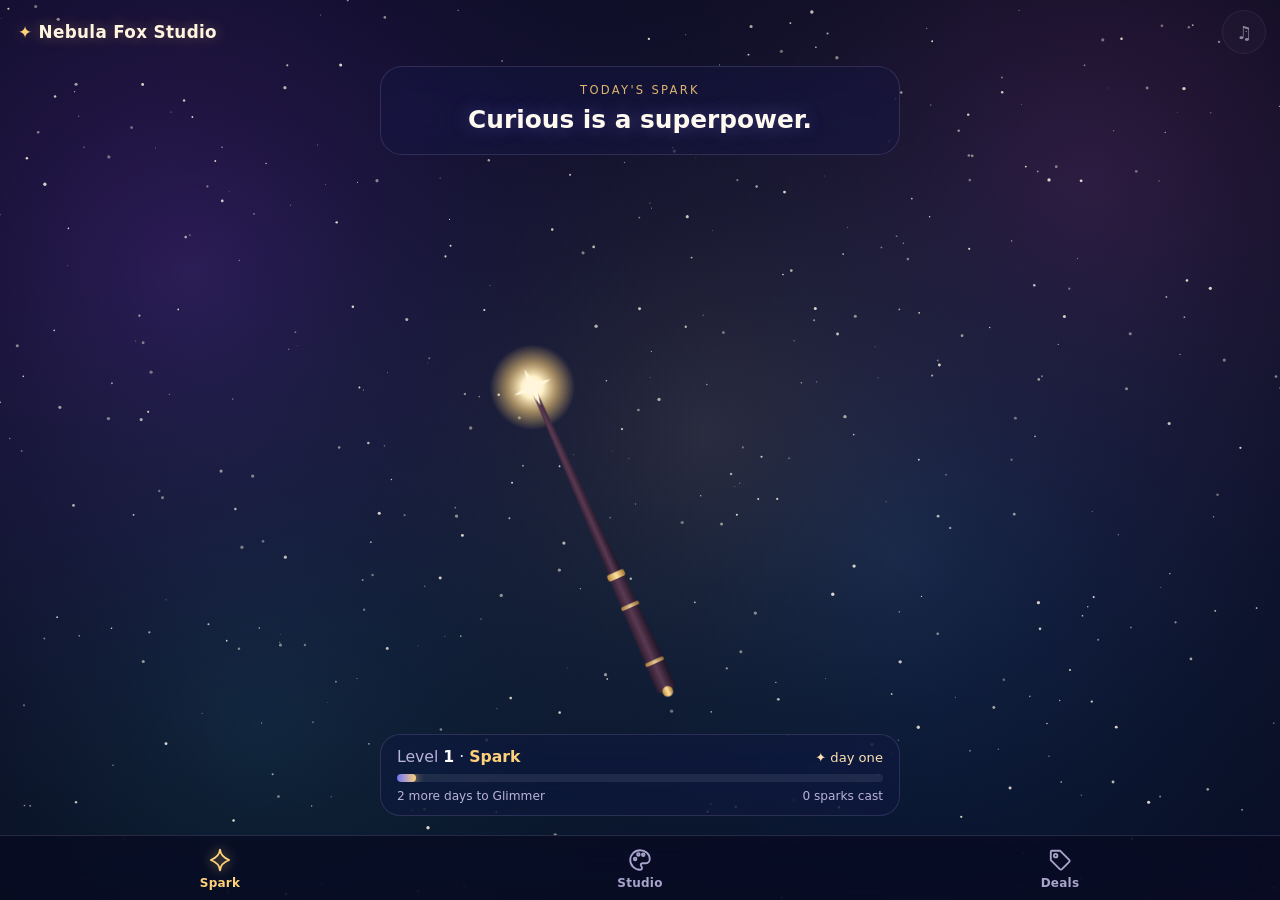
==== index.html @ 1270aba2 "Nebula Fox Studio v1: Spark, Studio, Deals" ====
<!doctype html>
<html lang="en">
<head>
<meta charset="utf-8">
<meta name="viewport" content="width=device-width, initial-scale=1, viewport-fit=cover">
<meta http-equiv="Content-Security-Policy" content="default-src 'self'; script-src 'self'; style-src 'self'; img-src 'self' data:; connect-src 'self'; manifest-src 'self'; worker-src 'self'; object-src 'none'; base-uri 'none'; form-action 'none'">
<meta name="referrer" content="no-referrer">
<meta name="robots" content="noindex, nofollow">
<title>Nebula Fox Studio</title>
<meta name="description" content="Nebula Fox Studio: a daily spark, my designs, and my deals. Works offline.">
<meta name="theme-color" content="#070a1f">
<meta name="apple-mobile-web-app-capable" content="yes">
<meta name="mobile-web-app-capable" content="yes">
<meta name="apple-mobile-web-app-status-bar-style" content="black-translucent">
<meta name="apple-mobile-web-app-title" content="Nebula Fox">
<meta name="format-detection" content="telephone=no">
<link rel="manifest" href="manifest.webmanifest">
<link rel="apple-touch-icon" sizes="180x180" href="apple-touch-icon.png">
<link rel="icon" type="image/png" sizes="32x32" href="icons/favicon-32.png">
<link rel="stylesheet" href="css/spark.css">
<link rel="stylesheet" href="css/shell.css">
</head>
<body>
<div id="nfs-glow" class="nfs-glow" aria-hidden="true"></div>
<script src="js/shell.js"></script>
<canvas id="sky" aria-hidden="true"></canvas>
<canvas id="fx" aria-hidden="true"></canvas>

<header class="top">
  <h1 class="title"><span class="spark-mark" aria-hidden="true">✦</span> <span id="title">Nebula Fox Studio</span></h1>
  <button id="sound" class="round" type="button" aria-pressed="false" aria-label="Sound off" title="Sound">&#9835;</button>
</header>

<section class="today" aria-labelledby="today-label">
  <p id="today-label" class="eyebrow">today's spark</p>
  <p id="line" class="line" role="status"></p>
</section>

<p id="hint" class="hint" aria-live="polite">tap the wand</p>

<button id="wand" class="wand" type="button" aria-label="Magic wand. Tap to cast a spark.">
  <svg viewBox="0 0 120 520" aria-hidden="true" focusable="false">
    <defs>
      <linearGradient id="wood" x1="0" x2="1">
        <stop offset="0" stop-color="#2a1a2e"/>
        <stop offset=".45" stop-color="#5a3a52"/>
        <stop offset="1" stop-color="#1c1224"/>
      </linearGradient>
      <linearGradient id="gold" x1="0" x2="1">
        <stop offset="0" stop-color="#b9873a"/>
        <stop offset=".5" stop-color="#ffe2a0"/>
        <stop offset="1" stop-color="#a7752c"/>
      </linearGradient>
      <radialGradient id="tipglow">
        <stop offset="0" stop-color="#ffffff"/>
        <stop offset=".25" stop-color="#fff1c9"/>
        <stop offset=".6" stop-color="#ffd27a" stop-opacity=".55"/>
        <stop offset="1" stop-color="#ffd27a" stop-opacity="0"/>
      </radialGradient>
    </defs>
    <circle class="tip-halo" cx="60" cy="60" r="56" fill="url(#tipglow)"/>
    <!-- shaft: slim at the tip, wider at the handle -->
    <path d="M57 66 L63 66 L69 330 L51 330 Z" fill="url(#wood)"/>
    <!-- handle -->
    <path d="M50 330 L70 330 L73 492 Q60 504 47 492 Z" fill="url(#wood)"/>
    <rect x="48" y="326" width="24" height="9" rx="3" fill="url(#gold)"/>
    <rect x="48" y="372" width="25" height="5" rx="2" fill="url(#gold)" opacity=".85"/>
    <rect x="47" y="452" width="26" height="5" rx="2" fill="url(#gold)" opacity=".85"/>
    <circle cx="60" cy="497" r="7" fill="url(#gold)"/>
    <!-- four-point star at the tip -->
    <path class="tip-star" d="M60 34 L65 55 L86 60 L65 65 L60 86 L55 65 L34 60 L55 55 Z" fill="#fff6dc"/>
  </svg>
  <svg class="charge" viewBox="0 0 100 100" aria-hidden="true" focusable="false">
    <circle cx="50" cy="50" r="44" pathLength="100"/>
  </svg>
</button>

<footer class="level" aria-label="Your level">
  <div class="level-row">
    <span class="level-name"><span class="lvl-num">Level <b id="lvl">1</b></span> · <b id="lvlname">Spark</b></span>
    <span id="streak" class="streak"></span>
  </div>
  <div class="bar" role="progressbar" aria-labelledby="next" aria-valuemin="0" aria-valuemax="100" id="bar"><i id="fill"></i></div>
  <div class="level-row small">
    <span id="next"></span>
    <span id="casts"></span>
  </div>
</footer>

<div id="toast" class="toast" role="status" aria-live="polite"></div>

<div id="note" class="note" role="dialog" aria-modal="true" aria-labelledby="note-title" hidden>
  <div class="card">
    <p class="seal" aria-hidden="true">✉</p>
    <h2 id="note-title">A note from Dad</h2>
    <div id="note-body" class="note-body"></div>
    <button id="note-close" class="pill" type="button">Back to my wand</button>
  </div>
</div>

<noscript><p class="nojs">Your wand needs JavaScript turned on to sparkle.</p></noscript>
<script src="js/config.js"></script>
<script src="js/spark.js"></script>
<nav class="nfs-tabs" aria-label="Nebula Fox Studio">
  <a href="./" aria-current="page"><svg viewBox="0 0 24 24" aria-hidden="true"><path d="M12 2.5c.5 4.6 2.4 7.3 8.5 9.5-6.1 2.2-8 4.9-8.5 9.5-.5-4.6-2.4-7.3-8.5-9.5 6.1-2.2 8-4.9 8.5-9.5z"/></svg>Spark</a>
  <a href="studio.html"><svg viewBox="0 0 24 24" aria-hidden="true"><path d="M12 3a9 9 0 1 0 0 18c1.2 0 1.8-.8 1.8-1.7 0-1.3-1.1-1.6-1.1-2.7 0-1 .8-1.6 1.9-1.6H17a4 4 0 0 0 4-4C21 6.5 17 3 12 3z"/><circle cx="7.5" cy="11" r="1.2"/><circle cx="10.5" cy="7" r="1.2"/><circle cx="15" cy="7.2" r="1.2"/></svg>Studio</a>
  <a href="deals.html"><svg viewBox="0 0 24 24" aria-hidden="true"><path d="M3.5 12.2V4.5a1 1 0 0 1 1-1h7.7l8.3 8.3a1.4 1.4 0 0 1 0 2l-6.7 6.7a1.4 1.4 0 0 1-2 0z"/><circle cx="8" cy="8" r="1.6"/></svg>Deals</a>
</nav>
</body>
</html>
---- css/spark.css ----
:root{
  --bg:#070a1f;
  --ink:#f4ecff;
  --muted:#b9b3d9;
  --accent:#6f73ff;
  --glow:#ffd27a;
  --card:rgba(20,22,58,.46);
  --line:rgba(190,180,255,.16);
  --sat:env(safe-area-inset-top,0px);
  --sab:env(safe-area-inset-bottom,0px);
  --sal:env(safe-area-inset-left,0px);
  --sar:env(safe-area-inset-right,0px);
}
*{box-sizing:border-box}
html,body{margin:0;height:100%;background:var(--bg);overflow:hidden;overscroll-behavior:none;
  -webkit-user-select:none;user-select:none;-webkit-tap-highlight-color:transparent;-webkit-touch-callout:none;
  -webkit-text-size-adjust:100%;text-size-adjust:100%}
body{font-family:ui-rounded,"SF Pro Rounded",-apple-system,BlinkMacSystemFont,"Segoe UI",system-ui,sans-serif;
  color:var(--ink);touch-action:manipulation}
canvas{position:fixed;inset:0;width:100%;height:100%;display:block}
#fx{pointer-events:none;z-index:3}
button{font:inherit;color:inherit}
:focus-visible{outline:2px solid var(--glow);outline-offset:3px}

/* top bar */
.top{position:fixed;z-index:4;top:calc(10px + var(--sat));left:calc(18px + var(--sal));right:calc(14px + var(--sar));
  display:flex;align-items:center;justify-content:space-between;pointer-events:none}
.title{margin:0;font-size:1.05rem;font-weight:700;letter-spacing:.02em;color:#fff5de;
  text-shadow:0 0 14px rgba(255,200,120,.35)}
.spark-mark{color:var(--glow)}
.round{pointer-events:auto;width:44px;height:44px;border-radius:22px;border:1px solid var(--line);
  background:rgba(255,255,255,.04);font-size:18px;opacity:.55;cursor:pointer;padding:0}
.round[aria-pressed="true"]{opacity:.95;border-color:rgba(255,210,122,.55);box-shadow:0 0 14px rgba(255,190,110,.3)}

/* today's line */
.today{position:fixed;z-index:4;left:calc(18px + var(--sal));right:calc(18px + var(--sar));top:calc(66px + var(--sat));
  margin:0 auto;max-width:520px;padding:16px 18px 18px;border-radius:22px;background:var(--card);
  border:1px solid var(--line);-webkit-backdrop-filter:blur(14px) saturate(140%);backdrop-filter:blur(14px) saturate(140%);
  text-align:center;pointer-events:none}
.eyebrow{margin:0 0 6px;font-size:.72rem;letter-spacing:.2em;text-transform:uppercase;color:var(--glow);opacity:.85}
.line{margin:0;font-size:clamp(1.15rem,5.2vw,1.55rem);line-height:1.35;font-weight:600;color:#fffaf0;
  text-shadow:0 0 18px rgba(160,150,255,.35);text-wrap:balance}

/* hint */
.hint{position:fixed;z-index:4;left:0;right:0;top:36%;margin:0;text-align:center;font-size:.85rem;letter-spacing:.16em;
  color:var(--muted);opacity:0;transition:opacity 1.2s ease;pointer-events:none}
.hint.show{opacity:.7}

/* wand */
.wand{position:fixed;z-index:2;left:50%;bottom:calc(190px + var(--sab));width:min(24vw,110px);height:min(44vh,440px);
  margin:0;padding:0;border:0;background:none;cursor:pointer;transform-origin:50% 92%;
  transform:translateX(-30%) rotate(-24deg);-webkit-touch-callout:none;touch-action:none}
.wand svg{width:100%;height:100%;display:block;overflow:visible}
.wand .tip-halo{transform-box:fill-box;transform-origin:center;animation:breathe 3.6s ease-in-out infinite}
.wand .tip-star{transform-box:fill-box;transform-origin:center;animation:twinkle 3.6s ease-in-out infinite}
.wand.zap .tip-halo{animation:zap .5s ease-out}
.wand .charge{position:absolute;left:50%;top:0;width:150%;height:auto;aspect-ratio:1;transform:translate(-50%,-26%) rotate(-90deg);
  pointer-events:none;opacity:0;transition:opacity .2s}
.wand .charge circle{fill:none;stroke:var(--glow);stroke-width:3;stroke-linecap:round;stroke-dasharray:0 100;
  filter:drop-shadow(0 0 4px var(--glow))}
.wand.charging .charge{opacity:1}
.wand.charging .charge circle{animation:charge 1.1s linear forwards}
@keyframes breathe{0%,100%{transform:scale(.85);opacity:.75}50%{transform:scale(1.08);opacity:1}}
@keyframes twinkle{0%,100%{transform:scale(.9) rotate(0deg)}50%{transform:scale(1.05) rotate(12deg)}}
@keyframes zap{0%{transform:scale(1.6);opacity:1}100%{transform:scale(.9);opacity:.8}}
@keyframes charge{to{stroke-dasharray:100 0}}

/* level panel */
.level{position:fixed;z-index:4;left:calc(14px + var(--sal));right:calc(14px + var(--sar));bottom:calc(84px + var(--sab));
  margin:0 auto;max-width:520px;padding:12px 16px 12px;border-radius:20px;background:var(--card);border:1px solid var(--line);
  -webkit-backdrop-filter:blur(14px) saturate(140%);backdrop-filter:blur(14px) saturate(140%);pointer-events:none}
.level-row{display:flex;justify-content:space-between;align-items:baseline;gap:10px;font-size:.98rem}
.level-row.small{font-size:.76rem;color:var(--muted);margin-top:7px}
.lvl-num{color:var(--muted)}
.level-name b{color:#fff}
#lvlname{color:var(--glow)}
.streak{font-size:.82rem;color:#ffe3b0;white-space:nowrap}
.bar{margin-top:8px;height:8px;border-radius:5px;background:rgba(255,255,255,.08);overflow:hidden}
.bar i{display:block;height:100%;width:0;border-radius:5px;background:linear-gradient(90deg,var(--accent),var(--glow));
  box-shadow:0 0 10px var(--glow);transition:width 1.2s cubic-bezier(.2,.8,.2,1)}

/* toast */
.toast{position:fixed;z-index:6;left:50%;top:68%;transform:translate(-50%,-50%) scale(.92);min-width:60%;max-width:86%;
  padding:14px 20px;border-radius:18px;text-align:center;font-weight:700;font-size:1.1rem;color:#1b1030;
  background:linear-gradient(135deg,#fff3d1,var(--glow));box-shadow:0 0 30px rgba(255,200,110,.45);
  opacity:0;pointer-events:none;transition:opacity .4s ease,transform .4s ease}
.toast.show{opacity:1;transform:translate(-50%,-50%) scale(1)}
.toast small{display:block;font-weight:500;font-size:.85rem;margin-top:2px;opacity:.8}

/* Dad's note */
.note{position:fixed;inset:0;z-index:8;display:flex;align-items:center;justify-content:center;
  padding:calc(20px + var(--sat)) calc(18px + var(--sar)) calc(20px + var(--sab)) calc(18px + var(--sal));
  background:rgba(4,5,18,.72);-webkit-backdrop-filter:blur(6px);backdrop-filter:blur(6px);animation:fadein .5s ease}
.note[hidden]{display:none}
.note .card{width:100%;max-width:460px;max-height:100%;overflow:auto;-webkit-overflow-scrolling:touch;
  padding:24px 22px 20px;border-radius:24px;background:linear-gradient(180deg,#fff8e8,#f6e6c4);color:#2b2036;
  box-shadow:0 0 50px rgba(255,200,120,.35);text-align:center;-webkit-user-select:text;user-select:text}
.seal{margin:0;font-size:2rem;line-height:1}
.note h2{margin:6px 0 14px;font-family:"Iowan Old Style",Palatino,Georgia,serif;font-size:1.5rem}
.note-body{text-align:left;white-space:pre-line;font-family:"Iowan Old Style",Palatino,Georgia,serif;font-size:1.1rem;line-height:1.55}
.placeholder{border:2px dashed #c0892f;border-radius:14px;padding:12px 14px;background:rgba(255,210,122,.25);
  font-family:ui-monospace,Menlo,monospace;font-size:.88rem;line-height:1.45;white-space:normal}
.placeholder strong{display:block;color:#8a4b00;letter-spacing:.06em;margin-bottom:4px}
.pill{margin-top:18px;padding:12px 22px;border-radius:999px;border:0;background:#2b2036;color:#fff5de;font-weight:700;cursor:pointer;min-height:44px}
@keyframes fadein{from{opacity:0}to{opacity:1}}

.nojs{position:fixed;inset:auto 0 40% 0;text-align:center;color:var(--muted)}

/* small / short screens */
@media (max-height:700px){
  .today{top:calc(58px + var(--sat));padding:12px 14px 14px}
  .wand{height:38vh;bottom:calc(176px + var(--sab))}
}
/* landscape: keep it usable */
@media (orientation:landscape) and (max-height:500px){
  .wand{height:70vh;bottom:calc(10px + var(--sab));left:auto;right:calc(9% + var(--sar));transform:rotate(-24deg)}
  .today{max-width:46%;left:calc(18px + var(--sal));right:auto;top:calc(58px + var(--sat))}
  .level{max-width:46%;left:calc(14px + var(--sal));right:auto}
}

@media (prefers-reduced-motion:reduce){
  .wand .tip-halo,.wand .tip-star{animation:none}
  .wand.zap .tip-halo{animation:none}
  .wand.charging .charge circle{animation:none;stroke-dasharray:100 0}
  .bar i,.toast,.hint{transition:opacity .3s}
  .note{animation:none}
}
---- css/shell.css ----
/* Nebula Fox Studio: shared tab bar + opening glow */
.nfs-tabs{position:fixed;z-index:50;left:0;right:0;bottom:0;display:grid;grid-template-columns:repeat(3,1fr);
  padding:6px 10px calc(6px + env(safe-area-inset-bottom,0px));background:rgba(9,11,32,.82);
  -webkit-backdrop-filter:blur(18px) saturate(160%);backdrop-filter:blur(18px) saturate(160%);
  border-top:1px solid rgba(190,180,255,.16);font-family:ui-rounded,"SF Pro Rounded",-apple-system,BlinkMacSystemFont,system-ui,sans-serif}
.nfs-tabs a{display:flex;flex-direction:column;align-items:center;justify-content:center;gap:3px;min-height:52px;border-radius:14px;
  color:#a9a4cc;text-decoration:none;font-size:12px;font-weight:600;letter-spacing:.02em;-webkit-tap-highlight-color:transparent}
.nfs-tabs a svg{width:26px;height:26px;fill:none;stroke:currentColor;stroke-width:1.7;stroke-linecap:round;stroke-linejoin:round}
.nfs-tabs a[aria-current="page"]{color:#ffd27a}
.nfs-tabs a[aria-current="page"] svg{filter:drop-shadow(0 0 6px rgba(255,210,122,.65))}

/* opening glow: a wand-tip light blooms, then the app appears */
.nfs-glow{position:fixed;inset:0;z-index:100;pointer-events:none;display:none;
  background:radial-gradient(circle at var(--gx,50%) var(--gy,46%),rgba(255,236,190,.0) 0,rgba(7,10,31,1) 1%);}
.nfs-glow.on{display:block;animation:nfsFade 1.7s ease-out .25s forwards}
.nfs-glow::before{content:"";position:absolute;left:var(--gx,50%);top:var(--gy,46%);width:44vmin;height:44vmin;margin:-22vmin 0 0 -22vmin;border-radius:50%;
  background:radial-gradient(circle,#fffaf0 0,#ffe6b0 14%,rgba(255,210,122,.55) 36%,rgba(255,210,122,0) 70%);
  animation:nfsBloom 1.9s ease-in-out forwards}
.nfs-glow::after{content:"✦";position:absolute;left:var(--gx,50%);top:var(--gy,46%);transform:translate(-50%,-52%);font-size:13vmin;color:#fff8e6;
  text-shadow:0 0 18px #ffd27a,0 0 40px rgba(255,210,122,.8);animation:nfsStar 1.9s ease-in-out forwards}
@keyframes nfsBloom{0%{transform:scale(.15);opacity:0}35%{transform:scale(.8);opacity:1}100%{transform:scale(2.6);opacity:0}}
@keyframes nfsStar{0%{opacity:0;transform:translate(-50%,-52%) scale(.4) rotate(-20deg)}40%{opacity:1;transform:translate(-50%,-52%) scale(1) rotate(0)}100%{opacity:0;transform:translate(-50%,-52%) scale(1.3) rotate(15deg)}}
@keyframes nfsFade{to{opacity:0;visibility:hidden}}
@media (prefers-reduced-motion:reduce){
  .nfs-glow.on{animation:nfsFade .6s linear .5s forwards}
  .nfs-glow::before{animation:none;transform:scale(.9);opacity:.8}
  .nfs-glow::after{animation:none;opacity:1}
}
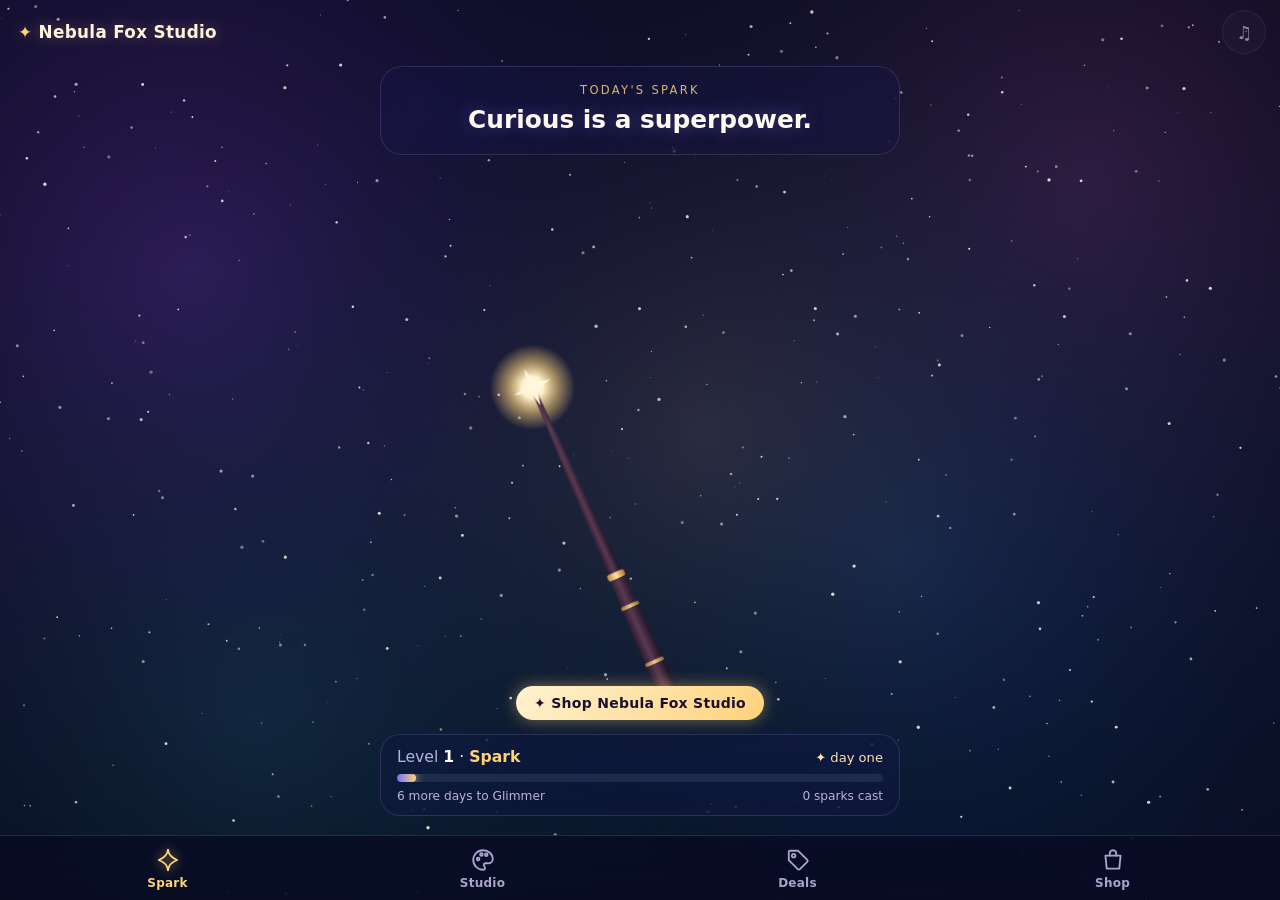
==== commit d83113de: "Shop: Nebula Fox Studio product showcase, Shop tab and CTA (no checkout yet) 1/2" ====
--- a/index.html
+++ b/index.html
@@ -35,6 +35,8 @@
   <p id="today-label" class="eyebrow">today's spark</p>
   <p id="line" class="line" role="status"></p>
 </section>
+
+<a class="shop-cta" href="shop.html">✦ Shop Nebula Fox Studio</a>
 
 <p id="hint" class="hint" aria-live="polite">tap the wand</p>
 
@@ -105,6 +107,7 @@
   <a href="./" aria-current="page"><svg viewBox="0 0 24 24" aria-hidden="true"><path d="M12 2.5c.5 4.6 2.4 7.3 8.5 9.5-6.1 2.2-8 4.9-8.5 9.5-.5-4.6-2.4-7.3-8.5-9.5 6.1-2.2 8-4.9 8.5-9.5z"/></svg>Spark</a>
   <a href="studio.html"><svg viewBox="0 0 24 24" aria-hidden="true"><path d="M12 3a9 9 0 1 0 0 18c1.2 0 1.8-.8 1.8-1.7 0-1.3-1.1-1.6-1.1-2.7 0-1 .8-1.6 1.9-1.6H17a4 4 0 0 0 4-4C21 6.5 17 3 12 3z"/><circle cx="7.5" cy="11" r="1.2"/><circle cx="10.5" cy="7" r="1.2"/><circle cx="15" cy="7.2" r="1.2"/></svg>Studio</a>
   <a href="deals.html"><svg viewBox="0 0 24 24" aria-hidden="true"><path d="M3.5 12.2V4.5a1 1 0 0 1 1-1h7.7l8.3 8.3a1.4 1.4 0 0 1 0 2l-6.7 6.7a1.4 1.4 0 0 1-2 0z"/><circle cx="8" cy="8" r="1.6"/></svg>Deals</a>
+  <a href="shop.html"><svg viewBox="0 0 24 24" aria-hidden="true"><path d="M5 8h14l-1.2 12H6.2z"/><path d="M9 8V6a3 3 0 0 1 6 0v2"/></svg>Shop</a>
 </nav>
 </body>
 </html>
--- a/css/spark.css
+++ b/css/spark.css
@@ -125,3 +125,8 @@
   .bar i,.toast,.hint{transition:opacity .3s}
   .note{animation:none}
 }
+
+/* the 42 touch: soft gold breathing glow on the level card from day 42 */
+.level.glow42{border-color:rgba(255,210,122,.55);animation:glow42 4.2s ease-in-out infinite}
+@keyframes glow42{0%,100%{box-shadow:0 0 14px rgba(255,200,110,.22)}50%{box-shadow:0 0 30px rgba(255,200,110,.5)}}
+@media (prefers-reduced-motion:reduce){.level.glow42{animation:none;box-shadow:0 0 22px rgba(255,200,110,.38)}}
--- a/css/shell.css
+++ b/css/shell.css
@@ -1,5 +1,5 @@
 /* Nebula Fox Studio: shared tab bar + opening glow */
-.nfs-tabs{position:fixed;z-index:50;left:0;right:0;bottom:0;display:grid;grid-template-columns:repeat(3,1fr);
+.nfs-tabs{position:fixed;z-index:50;left:0;right:0;bottom:0;display:grid;grid-template-columns:repeat(4,1fr);
   padding:6px 10px calc(6px + env(safe-area-inset-bottom,0px));background:rgba(9,11,32,.82);
   -webkit-backdrop-filter:blur(18px) saturate(160%);backdrop-filter:blur(18px) saturate(160%);
   border-top:1px solid rgba(190,180,255,.16);font-family:ui-rounded,"SF Pro Rounded",-apple-system,BlinkMacSystemFont,system-ui,sans-serif}
@@ -26,3 +26,8 @@
   .nfs-glow::before{animation:none;transform:scale(.9);opacity:.8}
   .nfs-glow::after{animation:none;opacity:1}
 }
+
+/* Shop call to action on Spark */
+.shop-cta{position:fixed;z-index:20;left:50%;transform:translateX(-50%);bottom:calc(180px + env(safe-area-inset-bottom,0px));
+  padding:9px 18px;border-radius:999px;font:700 14px ui-rounded,-apple-system,system-ui,sans-serif;letter-spacing:.02em;
+  color:#1b1030;background:linear-gradient(135deg,#fff3d1,#ffd27a);text-decoration:none;box-shadow:0 0 16px rgba(255,210,122,.45);white-space:nowrap}
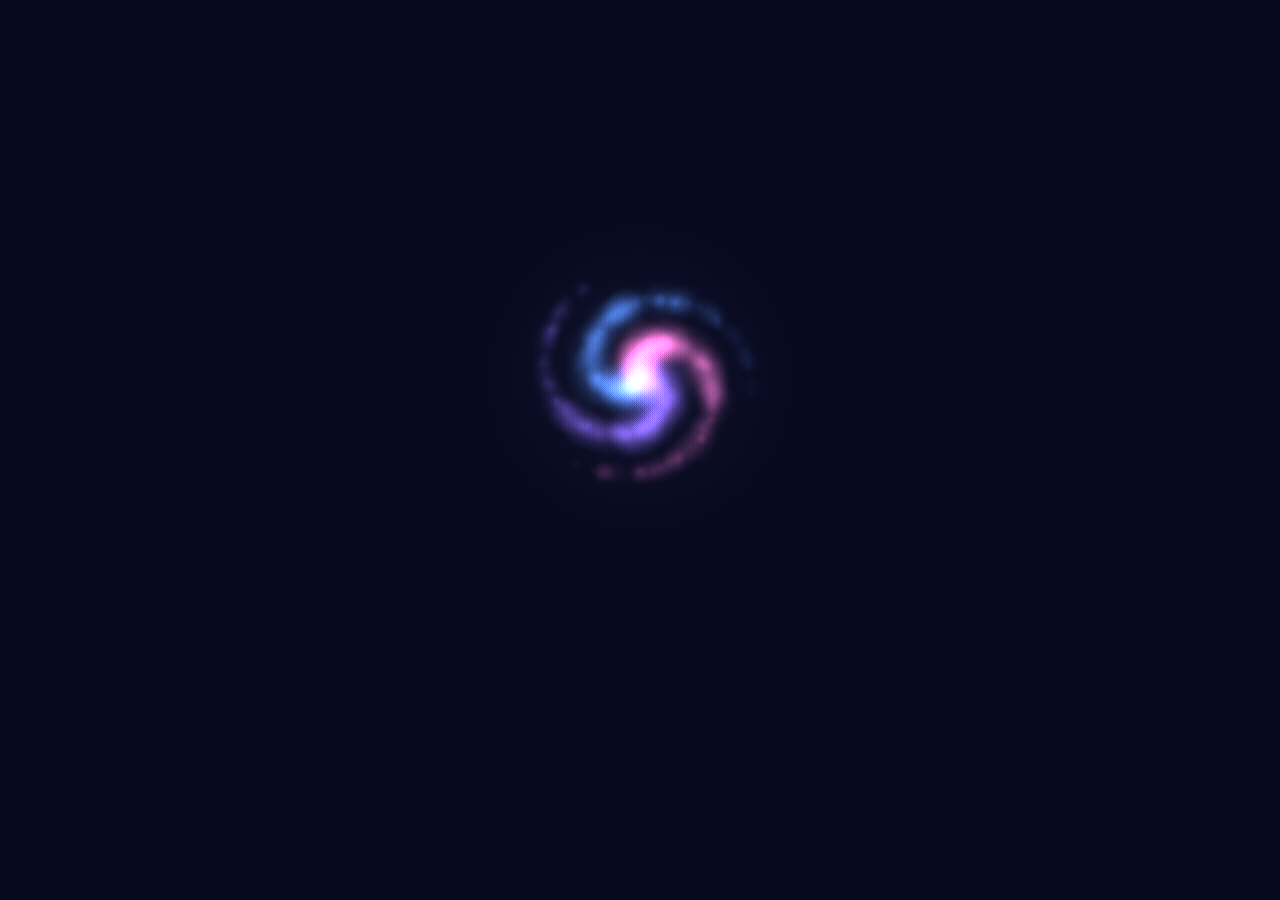
==== commit f70fcc7b: "Open with one slow nebula swirl, then one big Begin button; drop Spark shop CTA (Shop tab stays); ca" ====
--- a/index.html
+++ b/index.html
@@ -19,8 +19,10 @@
 <link rel="icon" type="image/png" sizes="32x32" href="icons/favicon-32.png">
 <link rel="stylesheet" href="css/spark.css">
 <link rel="stylesheet" href="css/shell.css">
+<link rel="stylesheet" href="css/intro.css">
 </head>
 <body>
+<div id="nfs-intro" class="nfs-intro"><canvas aria-hidden="true"></canvas><button class="nfs-go" type="button">Begin ✦</button></div>
 <div id="nfs-glow" class="nfs-glow" aria-hidden="true"></div>
 <script src="js/shell.js"></script>
 <canvas id="sky" aria-hidden="true"></canvas>
@@ -35,8 +37,6 @@
   <p id="today-label" class="eyebrow">today's spark</p>
   <p id="line" class="line" role="status"></p>
 </section>
-
-<a class="shop-cta" href="shop.html">✦ Shop Nebula Fox Studio</a>
 
 <p id="hint" class="hint" aria-live="polite">tap the wand</p>
 
@@ -103,6 +103,7 @@
 <noscript><p class="nojs">Your wand needs JavaScript turned on to sparkle.</p></noscript>
 <script src="js/config.js"></script>
 <script src="js/spark.js"></script>
+<script src="js/intro.js"></script>
 <nav class="nfs-tabs" aria-label="Nebula Fox Studio">
   <a href="./" aria-current="page"><svg viewBox="0 0 24 24" aria-hidden="true"><path d="M12 2.5c.5 4.6 2.4 7.3 8.5 9.5-6.1 2.2-8 4.9-8.5 9.5-.5-4.6-2.4-7.3-8.5-9.5 6.1-2.2 8-4.9 8.5-9.5z"/></svg>Spark</a>
   <a href="studio.html"><svg viewBox="0 0 24 24" aria-hidden="true"><path d="M12 3a9 9 0 1 0 0 18c1.2 0 1.8-.8 1.8-1.7 0-1.3-1.1-1.6-1.1-2.7 0-1 .8-1.6 1.9-1.6H17a4 4 0 0 0 4-4C21 6.5 17 3 12 3z"/><circle cx="7.5" cy="11" r="1.2"/><circle cx="10.5" cy="7" r="1.2"/><circle cx="15" cy="7.2" r="1.2"/></svg>Studio</a>
--- a/css/intro.css
+++ b/css/intro.css
@@ -0,0 +1,7 @@
+.nfs-intro{position:fixed;inset:0;z-index:100;background:#070a1f;display:flex;align-items:center;justify-content:center;transition:opacity .6s ease}
+.nfs-intro canvas{position:absolute;inset:0;width:100%;height:100%}
+.nfs-intro.gone{opacity:0;pointer-events:none}
+.nfs-go{position:relative;margin-top:52vh;font:600 1.25rem/1 -apple-system,system-ui,sans-serif;color:#fff;background:linear-gradient(135deg,#7b5cff,#4f8bff 50%,#ff6fb5);border:0;border-radius:999px;padding:1.15rem 3rem;box-shadow:0 10px 40px rgba(123,92,255,.45);opacity:0;transform:translateY(8px);transition:opacity .8s ease,transform .8s ease;cursor:pointer}
+.nfs-go.show{opacity:1;transform:none}
+.nfs-go:focus-visible{outline:3px solid #fff;outline-offset:4px}
+@media (prefers-reduced-motion:reduce){.nfs-intro,.nfs-go{transition:none}}
